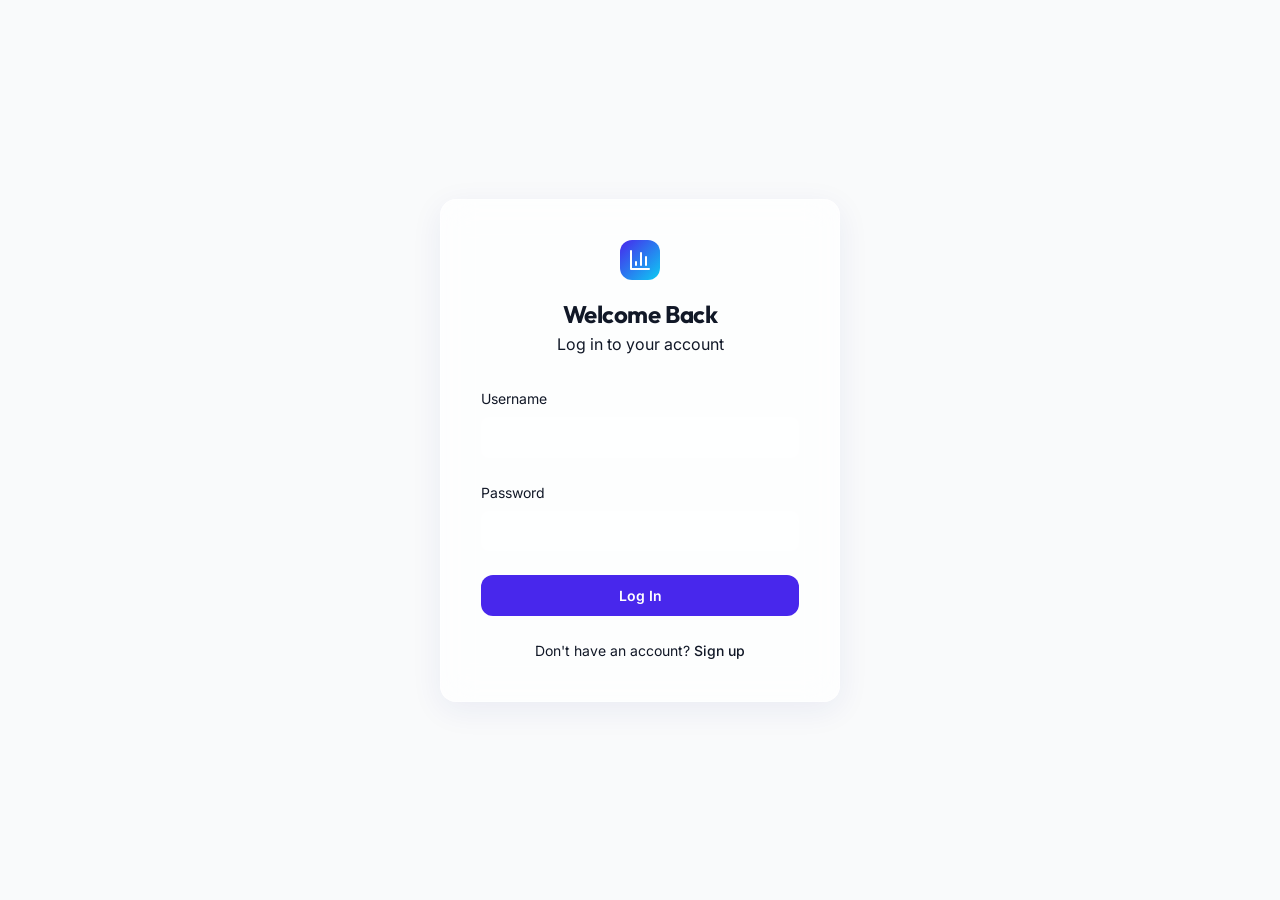
==== frontend/login.html @ 908b4280 "Add files via upload" ====
<!DOCTYPE html>
<html lang="en">
<head>
    <meta charset="UTF-8">
    <meta name="viewport" content="width=device-width, initial-scale=1.0">
    <title>Login - InsightForecaster</title>
    
    <!-- Google Fonts -->
    <link rel="preconnect" href="https://fonts.googleapis.com">
    <link rel="preconnect" href="https://fonts.gstatic.com" crossorigin>
    <link href="https://fonts.googleapis.com/css2?family=Inter:wght@300;400;500;600;700&family=Outfit:wght@500;600;700;800&display=swap" rel="stylesheet">
    
    <link rel="stylesheet" href="style.css">
    <style>
        .login-container {
            min-height: 100vh;
            display: flex;
            align-items: center;
            justify-content: center;
            padding: 2rem;
        }
        .login-card {
            width: 100%;
            max-width: 400px;
            padding: 2.5rem;
        }
        .login-header {
            text-align: center;
            margin-bottom: 2rem;
        }
        .form-group {
            margin-bottom: 1.5rem;
        }
        .form-group label {
            display: block;
            margin-bottom: 0.5rem;
            font-size: 0.875rem;
            color: var(--text-secondary);
        }
        .form-group input {
            width: 100%;
            padding: 0.75rem;
            border-radius: 0.5rem;
            border: 1px solid var(--border-color);
            background: rgba(255, 255, 255, 0.5);
            font-family: inherit;
        }
        .auth-toggle {
            text-align: center;
            margin-top: 1.5rem;
            font-size: 0.875rem;
        }
        .auth-toggle a {
            color: var(--primary-color);
            text-decoration: none;
            font-weight: 500;
        }
        .auth-toggle a:hover {
            text-decoration: underline;
        }
        .error-message {
            color: var(--danger-color);
            font-size: 0.875rem;
            text-align: center;
            margin-bottom: 1rem;
            display: none;
        }
    </style>
</head>
<body>
    <div class="login-container">
        <div class="glass-card login-card">
            <div class="login-header">
                <div class="logo" style="justify-content: center; margin-bottom: 1rem;">
                    <div class="logo-icon">
                        <svg xmlns="http://www.w3.org/2000/svg" width="24" height="24" viewBox="0 0 24 24" fill="none" stroke="currentColor" stroke-width="2" stroke-linecap="round" stroke-linejoin="round"><path d="M3 3v18h18"/><path d="M18 17V9"/><path d="M13 17V5"/><path d="M8 17v-3"/></svg>
                    </div>
                </div>
                <h2 id="formTitle">Welcome Back</h2>
                <p class="subtitle" id="formSubtitle">Log in to your account</p>
            </div>

            <div id="errorMessage" class="error-message"></div>

            <form id="authForm">
                <div class="form-group">
                    <label for="username">Username</label>
                    <input type="text" id="username" required autocomplete="username">
                </div>
                <div class="form-group">
                    <label for="password">Password</label>
                    <input type="password" id="password" required autocomplete="current-password">
                </div>
                <button type="submit" id="submitBtn" class="btn-primary" style="width: 100%;">Log In</button>
            </form>

            <div class="auth-toggle">
                <span id="toggleText">Don't have an account? </span>
                <a href="#" id="toggleBtn">Sign up</a>
            </div>
        </div>
    </div>

    <script>
        document.addEventListener('DOMContentLoaded', () => {
            let isLogin = true;
            
            const formTitle = document.getElementById('formTitle');
            const formSubtitle = document.getElementById('formSubtitle');
            const submitBtn = document.getElementById('submitBtn');
            const toggleText = document.getElementById('toggleText');
            const toggleBtn = document.getElementById('toggleBtn');
            const authForm = document.getElementById('authForm');
            const errorMessage = document.getElementById('errorMessage');

            toggleBtn.addEventListener('click', (e) => {
                e.preventDefault();
                isLogin = !isLogin;
                
                if (isLogin) {
                    formTitle.textContent = "Welcome Back";
                    formSubtitle.textContent = "Log in to your account";
                    submitBtn.textContent = "Log In";
                    toggleText.textContent = "Don't have an account? ";
                    toggleBtn.textContent = "Sign up";
                } else {
                    formTitle.textContent = "Create Account";
                    formSubtitle.textContent = "Register for InsightForecaster";
                    submitBtn.textContent = "Sign Up";
                    toggleText.textContent = "Already have an account? ";
                    toggleBtn.textContent = "Log in";
                }
                errorMessage.style.display = 'none';
            });

            authForm.addEventListener('submit', async (e) => {
                e.preventDefault();
                
                const username = document.getElementById('username').value;
                const password = document.getElementById('password').value;
                
                submitBtn.disabled = true;
                errorMessage.style.display = 'none';

                const endpoint = isLogin ? "/api/login" : "/api/register";

                try {
                    const response = await fetch(endpoint, {
                        method: "POST",
                        headers: { "Content-Type": "application/json" },
                        body: JSON.stringify({ username, password })
                    });

                    const data = await response.json();

                    if (!response.ok) {
                        throw new Error(data.detail || "Authentication failed");
                    }

                    if (isLogin) {
                        // Redirect to dashboard
                        window.location.href = "/";
                    } else {
                        // Registration success, auto login or ask to login
                        alert("Registration successful! You can now log in.");
                        toggleBtn.click(); // Switch to login view
                    }
                } catch (error) {
                    errorMessage.textContent = error.message;
                    errorMessage.style.display = 'block';
                } finally {
                    submitBtn.disabled = false;
                }
            });
        });
    </script>
</body>
</html>
---- frontend/style.css ----
:root {
    --primary: 250 84% 54%;
    --primary-light: 250 84% 94%;
    --secondary: 190 90% 50%;
    --background: 210 20% 98%;
    --card: 0 0% 100%;
    --text-primary: 220 39% 11%;
    --text-muted: 215 16% 47%;
    --border: 214 32% 91%;
    
    --success: 142 71% 45%;
    --success-light: 142 71% 94%;
    --danger: 348 83% 47%;
    --danger-light: 348 83% 94%;
    
    --radius-lg: 1rem;
    --radius-md: 0.75rem;
    --radius-sm: 0.5rem;
    
    --shadow-sm: 0 1px 2px 0 rgb(0 0 0 / 0.05);
    --shadow-md: 0 4px 6px -1px rgb(0 0 0 / 0.1), 0 2px 4px -2px rgb(0 0 0 / 0.1);
    --shadow-lg: 0 10px 15px -3px rgb(0 0 0 / 0.1), 0 4px 6px -4px rgb(0 0 0 / 0.1);
    --shadow-glass: 0 8px 32px 0 rgba(31, 38, 135, 0.07);
}

* {
    margin: 0;
    padding: 0;
    box-sizing: border-box;
}

body {
    font-family: 'Inter', sans-serif;
    background-color: hsl(var(--background));
    color: hsl(var(--text-primary));
    line-height: 1.5;
    min-height: 100vh;
    display: flex;
    flex-direction: column;
}

h1, h2, h3, h4, h5, h6 {
    font-family: 'Outfit', sans-serif;
    letter-spacing: -0.02em;
}

.container {
    width: 100%;
    max-width: 1200px;
    margin: 0 auto;
    padding: 0 1.5rem;
}

/* Header */
.glass-header {
    background: rgba(255, 255, 255, 0.8);
    backdrop-filter: blur(12px);
    -webkit-backdrop-filter: blur(12px);
    border-bottom: 1px solid hsl(var(--border));
    position: sticky;
    top: 0;
    z-index: 50;
}

.header-content {
    display: flex;
    align-items: center;
    justify-content: space-between;
    height: 4rem;
}

.logo {
    display: flex;
    align-items: center;
    gap: 0.75rem;
}

.logo-icon {
    width: 2.5rem;
    height: 2.5rem;
    background: linear-gradient(135deg, hsl(var(--primary)), hsl(var(--secondary)));
    border-radius: var(--radius-md);
    display: flex;
    align-items: center;
    justify-content: center;
    color: white;
    box-shadow: 0 4px 14px 0 hsla(var(--primary), 0.39);
}

.logo-text h1 {
    font-size: 1.25rem;
    font-weight: 700;
    color: hsl(var(--primary));
    line-height: 1.2;
}

.logo-text .subtitle {
    font-size: 0.65rem;
    text-transform: uppercase;
    letter-spacing: 0.1em;
    color: hsl(var(--text-muted));
    font-weight: 600;
}

.desktop-nav {
    display: none;
    gap: 1.5rem;
}

@media (min-width: 768px) {
    .desktop-nav {
        display: flex;
    }
}

.desktop-nav a {
    text-decoration: none;
    color: hsl(var(--text-muted));
    font-size: 0.875rem;
    font-weight: 500;
    transition: color 0.2s;
}

.desktop-nav a:hover, .desktop-nav a.active {
    color: hsl(var(--primary));
}

.secure-badge {
    display: flex;
    align-items: center;
    gap: 0.375rem;
    padding: 0.25rem 0.75rem;
    background-color: hsl(var(--primary-light));
    border-radius: 9999px;
    font-size: 0.75rem;
    font-weight: 600;
    color: hsl(var(--primary));
}

/* Hero Section */
.hero-section {
    background: linear-gradient(to bottom, #ffffff, hsl(var(--background)));
    padding: 4rem 0;
}

.hero-text {
    max-width: 48rem;
    margin-bottom: 3rem;
}

.hero-text h2 {
    font-size: 2.5rem;
    line-height: 1.2;
    margin-bottom: 1rem;
    color: #0f172a;
}

@media (min-width: 768px) {
    .hero-text h2 { font-size: 3rem; }
}

.highlight {
    color: hsl(var(--primary));
}

.hero-text p {
    font-size: 1.125rem;
    color: hsl(var(--text-muted));
}

/* Dashboard Grid */
.dashboard-grid {
    display: grid;
    grid-template-columns: 1fr;
    gap: 2rem;
    align-items: start;
}

@media (min-width: 1024px) {
    .dashboard-grid {
        grid-template-columns: 5fr 7fr;
    }
}

/* Glass Card */
.glass-card {
    background: rgba(255, 255, 255, 0.7);
    backdrop-filter: blur(16px);
    -webkit-backdrop-filter: blur(16px);
    border: 1px solid rgba(255, 255, 255, 0.5);
    border-radius: var(--radius-lg);
    box-shadow: var(--shadow-glass);
    overflow: hidden;
}

.card-header {
    padding: 1.5rem;
    border-bottom: 1px solid hsl(var(--border));
}

.card-header h3 {
    font-size: 1.25rem;
    margin-top: 0.5rem;
}

.card-header p {
    font-size: 0.875rem;
    color: hsl(var(--text-muted));
    margin-top: 0.25rem;
}

.form-card form {
    padding: 1.5rem;
}

/* Table styling */
.table-container {
    overflow-x: auto;
    margin-bottom: 1.5rem;
}

table {
    width: 100%;
    border-collapse: collapse;
    font-size: 0.875rem;
}

th {
    text-align: left;
    padding: 0.75rem 0.5rem;
    color: hsl(var(--text-muted));
    font-weight: 500;
    border-bottom: 1px solid hsl(var(--border));
}

td {
    padding: 0.75rem 0.5rem;
    border-bottom: 1px solid hsl(var(--border) / 0.5);
}

tr:last-child td { border-bottom: none; }
tr:hover { background-color: rgba(255, 255, 255, 0.5); }

input[type="text"], input[type="number"] {
    width: 100%;
    padding: 0.5rem;
    border: 1px solid transparent;
    background-color: transparent;
    border-radius: var(--radius-sm);
    font-family: inherit;
    font-size: 0.875rem;
    transition: all 0.2s;
}

input:focus {
    outline: none;
    background-color: white;
    border-color: hsl(var(--primary) / 0.3);
    box-shadow: 0 0 0 2px hsl(var(--primary) / 0.1);
}

.btn-icon {
    background: none;
    border: none;
    color: hsl(var(--danger));
    cursor: pointer;
    padding: 0.5rem;
    border-radius: var(--radius-sm);
    opacity: 0.5;
    transition: opacity 0.2s, background-color 0.2s;
}

.btn-icon:hover:not(:disabled) {
    opacity: 1;
    background-color: hsl(var(--danger-light));
}

.btn-icon:disabled {
    opacity: 0.2;
    cursor: not-allowed;
}

/* Buttons */
.form-actions {
    display: flex;
    justify-content: space-between;
    align-items: center;
    margin-bottom: 1.5rem;
    flex-wrap: wrap;
    gap: 1rem;
}

button {
    font-family: inherit;
    display: inline-flex;
    align-items: center;
    justify-content: center;
    gap: 0.5rem;
    font-weight: 600;
    border-radius: var(--radius-md);
    cursor: pointer;
    transition: all 0.2s;
    font-size: 0.875rem;
}

.btn-outline {
    padding: 0.5rem 1rem;
    background: transparent;
    border: 1px solid hsl(var(--border));
    color: hsl(var(--text-primary));
}

.btn-outline:hover {
    background-color: hsl(var(--primary-light));
    border-color: hsl(var(--primary) / 0.2);
    color: hsl(var(--primary));
}

.btn-primary {
    padding: 0.75rem 2rem;
    background-color: hsl(var(--primary));
    color: white;
    border: none;
    box-shadow: 0 4px 14px 0 hsla(var(--primary), 0.39);
}

.btn-primary:hover {
    transform: translateY(-1px);
    box-shadow: 0 6px 20px 0 hsla(var(--primary), 0.39);
}

.btn-primary:active {
    transform: translateY(0);
}

.btn-primary:disabled {
    opacity: 0.7;
    cursor: wait;
    transform: none;
}

.info-box {
    display: flex;
    gap: 0.75rem;
    padding: 1rem;
    background-color: hsl(var(--primary-light) / 0.5);
    border-radius: var(--radius-md);
    border: 1px dashed hsl(var(--primary) / 0.3);
    font-size: 0.75rem;
    color: hsl(var(--text-muted));
}

.info-box svg { flex-shrink: 0; margin-top: 0.125rem; }

/* Results */
.results-column {
    display: flex;
    flex-direction: column;
    gap: 1.5rem;
}

.empty-state {
    background: rgba(255, 255, 255, 0.5);
    border: 2px dashed hsl(var(--primary) / 0.2);
    border-radius: var(--radius-lg);
    padding: 4rem 2rem;
    text-align: center;
    display: flex;
    flex-direction: column;
    align-items: center;
    justify-content: center;
    min-height: 400px;
}

.empty-state .icon-wrapper {
    width: 4rem;
    height: 4rem;
    background-color: white;
    border-radius: 50%;
    display: flex;
    align-items: center;
    justify-content: center;
    color: hsl(var(--text-muted));
    margin-bottom: 1rem;
    box-shadow: var(--shadow-sm);
}

.empty-state h3 {
    font-size: 1.25rem;
    margin-bottom: 0.5rem;
}

.empty-state p {
    color: hsl(var(--text-muted));
    max-width: 24rem;
    font-size: 0.875rem;
}

.hidden { display: none !important; }

@keyframes slideUpFadeIn {
    from { opacity: 0; transform: translateY(20px); }
    to { opacity: 1; transform: translateY(0); }
}

.results-dashboard {
    animation: slideUpFadeIn 0.5s ease-out forwards;
}

.chart-card {
    margin-top: 1rem;
    padding: 1.5rem;
}

.chart-container {
    position: relative;
    height: 300px;
    width: 100%;
}
.metrics-grid {
    display: grid;
    grid-template-columns: repeat(auto-fit, minmax(200px, 1fr));
    gap: 1rem;
}

.metric-card {
    background: white;
    border: 1px solid hsl(var(--border));
    border-radius: var(--radius-lg);
    padding: 1.5rem;
    box-shadow: var(--shadow-sm);
    transition: box-shadow 0.2s;
}

.metric-card:hover {
    box-shadow: var(--shadow-md);
}

.metric-header {
    display: flex;
    justify-content: space-between;
    align-items: flex-start;
}

.metric-title {
    font-size: 0.75rem;
    font-weight: 600;
    text-transform: uppercase;
    color: hsl(var(--text-muted));
    letter-spacing: 0.05em;
    display: block;
    margin-bottom: 0.5rem;
}

.metric-value {
    font-size: 1.5rem;
    margin-bottom: 0.25rem;
}

.metric-subtitle {
    font-size: 0.75rem;
    color: hsl(var(--text-muted));
}

.metric-icon {
    padding: 0.5rem;
    border-radius: var(--radius-sm);
}

.metric-icon.blue { background: hsl(var(--primary-light)); color: hsl(var(--primary)); }
.metric-icon.aqua { background: rgba(0, 200, 255, 0.1); color: hsl(var(--secondary)); }
.metric-icon.muted { background: hsl(210 20% 90%); color: hsl(var(--text-muted)); }
.metric-icon.green { background: hsl(var(--success-light)); color: hsl(var(--success)); }
.metric-icon.red { background: hsl(var(--danger-light)); color: hsl(var(--danger)); }

.ai-card {
    margin-top: 1rem;
    border: none;
}

.ai-card.success-bg { background: hsl(var(--success-light) / 0.5); }
.ai-card.danger-bg { background: hsl(var(--danger-light) / 0.5); }

.ai-header {
    display: flex;
    justify-content: space-between;
    align-items: center;
    padding: 1.5rem;
    border-bottom: 1px solid rgba(255,255,255,0.5);
}

.ai-title {
    display: flex;
    align-items: center;
    gap: 0.5rem;
}

.ai-title h3 { font-size: 1.25rem; }

.badge {
    padding: 0.25rem 0.75rem;
    border-radius: 9999px;
    font-size: 0.75rem;
    font-weight: 600;
    text-transform: uppercase;
}

.badge.default { background: hsl(var(--primary-light)); color: hsl(var(--primary)); }
.badge.danger { background: hsl(var(--danger-light)); color: hsl(var(--danger)); }

.ai-content {
    padding: 1.5rem;
}

.ai-text {
    font-size: 0.95rem;
    line-height: 1.7;
    white-space: pre-wrap;
    color: hsl(var(--text-primary) / 0.8);
}

.skeleton-loader {
    display: flex;
    flex-direction: column;
    gap: 0.75rem;
}

.skeleton-line {
    height: 1rem;
    background: linear-gradient(90deg, #f0f0f0 25%, #e0e0e0 50%, #f0f0f0 75%);
    background-size: 200% 100%;
    animation: shimmer 1.5s infinite;
    border-radius: 4px;
}

@keyframes shimmer {
    0% { background-position: 200% 0; }
    100% { background-position: -200% 0; }
}

/* Features */
.features-section {
    display: grid;
    grid-template-columns: repeat(auto-fit, minmax(300px, 1fr));
    gap: 2rem;
    padding: 4rem 1.5rem;
}

.feature-card {
    background: white;
    padding: 1.5rem;
    border-radius: var(--radius-lg);
    border: 1px solid hsl(var(--border));
    box-shadow: var(--shadow-sm);
    transition: transform 0.2s, box-shadow 0.2s;
}

.feature-card:hover {
    transform: translateY(-2px);
    box-shadow: var(--shadow-md);
}

.feature-icon {
    margin-bottom: 1rem;
    color: hsl(var(--primary));
}

.feature-card h4 {
    font-size: 1.125rem;
    margin-bottom: 0.5rem;
}

.feature-card p {
    color: hsl(var(--text-muted));
    font-size: 0.875rem;
}

footer {
    background-color: white;
    border-top: 1px solid hsl(var(--border));
    padding: 2rem 0;
    margin-top: auto;
}

footer p {
    font-size: 0.875rem;
    color: hsl(var(--text-muted));
}

.text-danger { color: hsl(var(--danger)) !important; }
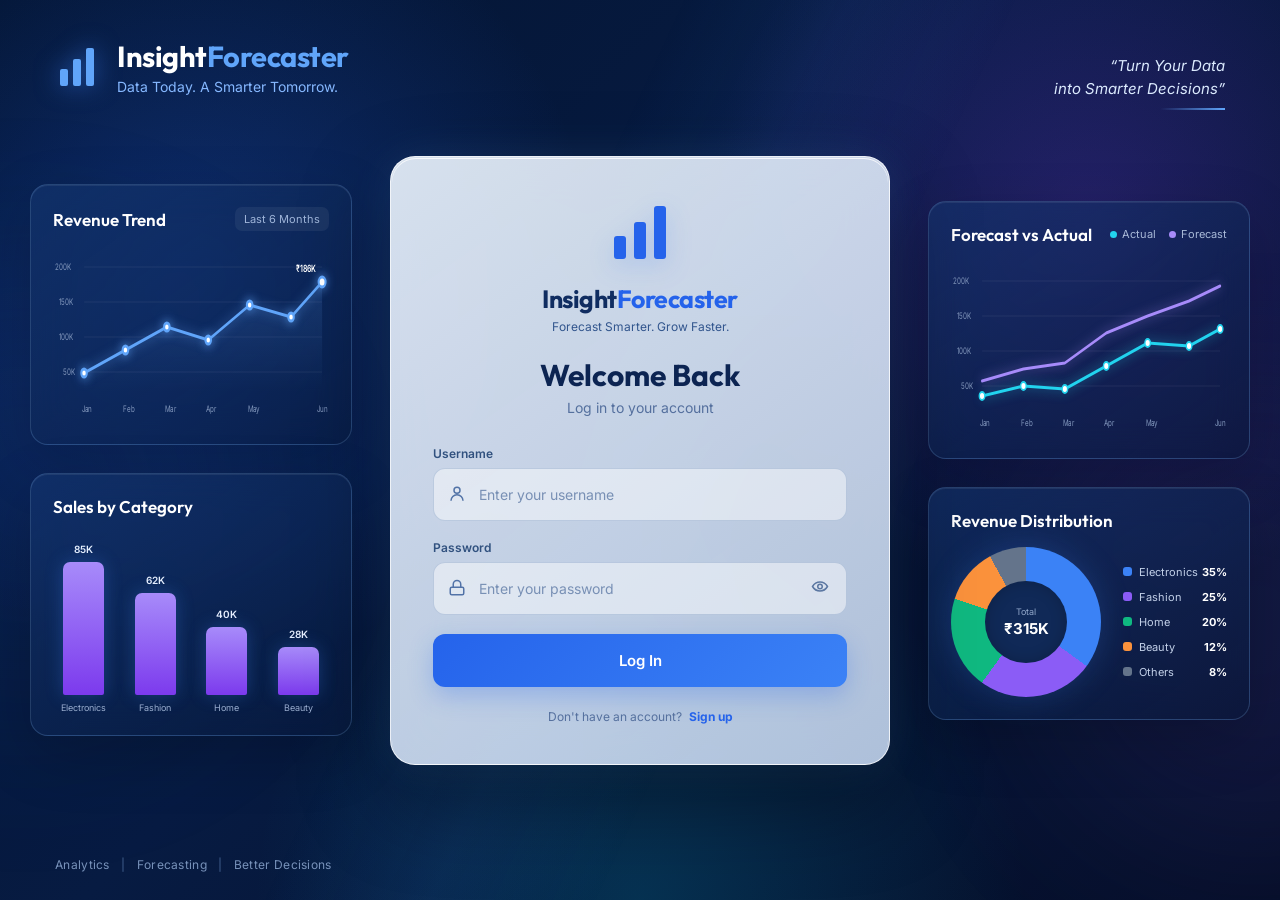
==== commit 47503eb3: "Add files via upload" ====
--- a/frontend/login.html
+++ b/frontend/login.html
@@ -3,176 +3,2620 @@
 <head>
     <meta charset="UTF-8">
     <meta name="viewport" content="width=device-width, initial-scale=1.0">
+
     <title>Login - InsightForecaster</title>
-    
+
     <!-- Google Fonts -->
     <link rel="preconnect" href="https://fonts.googleapis.com">
     <link rel="preconnect" href="https://fonts.gstatic.com" crossorigin>
-    <link href="https://fonts.googleapis.com/css2?family=Inter:wght@300;400;500;600;700&family=Outfit:wght@500;600;700;800&display=swap" rel="stylesheet">
-    
-    <link rel="stylesheet" href="style.css">
+
+    <link href="https://fonts.googleapis.com/css2?family=Inter:wght@300;400;500;600;700&family=Outfit:wght@500;600;700;800&display=swap"
+          rel="stylesheet">
+
     <style>
-        .login-container {
+
+        /* =========================================================
+           GLOBAL
+        ========================================================= */
+
+        * {
+            margin: 0;
+            padding: 0;
+            box-sizing: border-box;
+        }
+
+        :root {
+            --primary: #3b82f6;
+            --primary-light: #60a5fa;
+            --purple: #8b5cf6;
+            --cyan: #22d3ee;
+
+            --text: #ffffff;
+            --text-muted: #b8c7e6;
+
+            --glass: rgba(15, 35, 75, 0.48);
+            --glass-border: rgba(255, 255, 255, 0.16);
+
+            --danger: #ff6b6b;
+        }
+
+        body {
             min-height: 100vh;
+            font-family: "Inter", sans-serif;
+            color: var(--text);
+            overflow-x: hidden;
+
+            background:
+                radial-gradient(
+                    circle at 15% 30%,
+                    rgba(37, 99, 235, 0.30),
+                    transparent 32%
+                ),
+                radial-gradient(
+                    circle at 85% 25%,
+                    rgba(124, 58, 237, 0.25),
+                    transparent 30%
+                ),
+                radial-gradient(
+                    circle at 50% 100%,
+                    rgba(6, 182, 212, 0.18),
+                    transparent 35%
+                ),
+                linear-gradient(
+                    135deg,
+                    #031431 0%,
+                    #071b42 45%,
+                    #050e27 100%
+                );
+
+            position: relative;
+        }
+
+        body::before {
+            content: "";
+            position: fixed;
+            inset: 0;
+            pointer-events: none;
+
+            background:
+                linear-gradient(
+                    115deg,
+                    transparent 40%,
+                    rgba(59, 130, 246, 0.08) 50%,
+                    transparent 60%
+                );
+
+            animation: backgroundMove 12s ease-in-out infinite alternate;
+        }
+
+        @keyframes backgroundMove {
+            from {
+                transform: translateX(-10%);
+            }
+
+            to {
+                transform: translateX(10%);
+            }
+        }
+
+
+        /* =========================================================
+           HEADER / BRAND
+        ========================================================= */
+
+        .brand {
+            position: fixed;
+            top: 38px;
+            left: 55px;
+            z-index: 20;
+
+            display: flex;
+            align-items: center;
+            gap: 14px;
+        }
+
+        .brand-icon {
+            width: 48px;
+            height: 48px;
+
             display: flex;
             align-items: center;
             justify-content: center;
-            padding: 2rem;
-        }
+
+            color: #60a5fa;
+
+            filter:
+                drop-shadow(0 0 12px rgba(59, 130, 246, 0.6));
+        }
+
+        .brand-name {
+            font-family: "Outfit", sans-serif;
+            font-size: 29px;
+            font-weight: 700;
+            letter-spacing: -0.5px;
+        }
+
+        .brand-name span {
+            color: #60a5fa;
+        }
+
+        .brand-tagline {
+            margin-top: 3px;
+            font-size: 14px;
+            color: #86b8ff;
+        }
+
+
+        /* =========================================================
+           TOP RIGHT QUOTE
+        ========================================================= */
+
+        .quote {
+            position: fixed;
+            top: 55px;
+            right: 55px;
+            z-index: 20;
+
+            text-align: right;
+            font-size: 15px;
+            line-height: 1.5;
+
+            color: #dbeafe;
+            font-style: italic;
+        }
+
+        .quote-line {
+            width: 65px;
+            height: 2px;
+
+            margin-top: 8px;
+            margin-left: auto;
+
+            background: linear-gradient(
+                90deg,
+                transparent,
+                #60a5fa
+            );
+        }
+
+
+        /* =========================================================
+           MAIN LAYOUT
+        ========================================================= */
+
+        .login-container {
+            min-height: 100vh;
+
+            display: flex;
+            align-items: center;
+            justify-content: center;
+
+            padding: 100px 30px 80px;
+
+            position: relative;
+            z-index: 5;
+        }
+
+        .dashboard-layout {
+            width: 100%;
+            max-width: 1420px;
+
+            display: grid;
+
+            grid-template-columns:
+                minmax(280px, 1fr)
+                500px
+                minmax(280px, 1fr);
+
+            gap: 38px;
+
+            align-items: center;
+        }
+
+
+        /* =========================================================
+           CHART COLUMNS
+        ========================================================= */
+
+        .chart-column {
+            display: flex;
+            flex-direction: column;
+            gap: 28px;
+        }
+
+        .left-column {
+            align-items: flex-end;
+        }
+
+        .right-column {
+            align-items: flex-start;
+        }
+
+
+        /* =========================================================
+           CHART CARD
+        ========================================================= */
+
+        .chart-card {
+            width: 100%;
+            max-width: 440px;
+
+            padding: 22px;
+
+            border-radius: 18px;
+
+            background:
+                linear-gradient(
+                    145deg,
+                    rgba(20, 54, 112, 0.62),
+                    rgba(8, 24, 57, 0.48)
+                );
+
+            border: 1px solid rgba(147, 197, 253, 0.20);
+
+            backdrop-filter: blur(18px);
+            -webkit-backdrop-filter: blur(18px);
+
+            box-shadow:
+                0 20px 60px rgba(0, 0, 0, 0.20),
+                inset 0 1px 0 rgba(255,255,255,0.07);
+
+            transition:
+                transform 0.35s ease,
+                border-color 0.35s ease;
+
+            animation: floatCard 5s ease-in-out infinite;
+        }
+
+        .chart-card:nth-child(2) {
+            animation-delay: -2s;
+        }
+
+        .right-column .chart-card:nth-child(1) {
+            animation-delay: -1s;
+        }
+
+        .right-column .chart-card:nth-child(2) {
+            animation-delay: -3s;
+        }
+
+        .chart-card:hover {
+            transform: translateY(-7px) scale(1.01);
+
+            border-color:
+                rgba(96, 165, 250, 0.45);
+        }
+
+        @keyframes floatCard {
+            0%, 100% {
+                transform: translateY(0);
+            }
+
+            50% {
+                transform: translateY(-7px);
+            }
+        }
+
+
+        /* =========================================================
+           CHART HEADER
+        ========================================================= */
+
+        .chart-header {
+            display: flex;
+            justify-content: space-between;
+            align-items: center;
+
+            margin-bottom: 16px;
+        }
+
+        .chart-title {
+            font-family: "Outfit", sans-serif;
+            font-size: 17px;
+            font-weight: 600;
+        }
+
+        .chart-period {
+            font-size: 11px;
+            color: #9fb5d9;
+
+            padding: 5px 9px;
+
+            border-radius: 7px;
+
+            background: rgba(255,255,255,0.06);
+        }
+
+        .chart-legend {
+            display: flex;
+            gap: 13px;
+
+            font-size: 11px;
+            color: #a9bad8;
+        }
+
+        .legend-item {
+            display: flex;
+            align-items: center;
+            gap: 5px;
+        }
+
+        .legend-dot {
+            width: 7px;
+            height: 7px;
+            border-radius: 50%;
+        }
+
+        .actual-dot {
+            background: #22d3ee;
+        }
+
+        .forecast-dot {
+            background: #a78bfa;
+        }
+
+
+        /* =========================================================
+           LINE CHART
+        ========================================================= */
+
+        .line-chart {
+            width: 100%;
+            height: 175px;
+        }
+
+        .line-chart svg {
+            width: 100%;
+            height: 100%;
+            overflow: visible;
+        }
+
+        .grid-line {
+            stroke: rgba(255,255,255,0.08);
+            stroke-width: 1;
+        }
+
+        .axis-label {
+            fill: #8297bc;
+            font-size: 9px;
+        }
+
+        .revenue-line {
+            fill: none;
+
+            stroke: #60a5fa;
+            stroke-width: 3;
+
+            stroke-linecap: round;
+            stroke-linejoin: round;
+
+            filter:
+                drop-shadow(
+                    0 0 6px rgba(96,165,250,0.55)
+                );
+
+            stroke-dasharray: 700;
+            stroke-dashoffset: 700;
+
+            animation:
+                drawLine 2.5s ease forwards;
+        }
+
+        @keyframes drawLine {
+            to {
+                stroke-dashoffset: 0;
+            }
+        }
+
+        .line-area {
+            fill: url(#areaGradient);
+            opacity: 0.35;
+        }
+
+        .data-point {
+            fill: #fff;
+            stroke: #60a5fa;
+            stroke-width: 3;
+
+            filter:
+                drop-shadow(
+                    0 0 6px rgba(96,165,250,0.8)
+                );
+        }
+
+        .revenue-value {
+            fill: #fff;
+            font-size: 10px;
+            font-weight: 600;
+        }
+
+
+        /* =========================================================
+           BAR CHART
+        ========================================================= */
+
+        .bar-chart {
+            height: 180px;
+
+            display: flex;
+            align-items: flex-end;
+
+            gap: 20px;
+
+            padding: 10px 5px 0;
+        }
+
+        .bar-item {
+            flex: 1;
+            height: 100%;
+
+            display: flex;
+            flex-direction: column;
+
+            justify-content: flex-end;
+            align-items: center;
+
+            gap: 7px;
+        }
+
+        .bar-value {
+            font-size: 10px;
+            font-weight: 600;
+            color: #eaf2ff;
+        }
+
+        .bar {
+            width: 42px;
+            max-width: 80%;
+
+            border-radius:
+                7px 7px 2px 2px;
+
+            background:
+                linear-gradient(
+                    to top,
+                    #2563eb,
+                    #60a5fa
+                );
+
+            box-shadow:
+                0 0 18px rgba(59,130,246,0.30);
+
+            transform-origin: bottom;
+
+            animation:
+                growBar 1.2s ease forwards;
+        }
+
+        .bar:nth-child(2) {
+            background:
+                linear-gradient(
+                    to top,
+                    #7c3aed,
+                    #a78bfa
+                );
+        }
+
+        .bar:nth-child(3) {
+            background:
+                linear-gradient(
+                    to top,
+                    #059669,
+                    #34d399
+                );
+        }
+
+        .bar:nth-child(4) {
+            background:
+                linear-gradient(
+                    to top,
+                    #ea580c,
+                    #fb923c
+                );
+        }
+
+        @keyframes growBar {
+            from {
+                transform: scaleY(0);
+            }
+
+            to {
+                transform: scaleY(1);
+            }
+        }
+
+        .bar-label {
+            color: #9db0d0;
+            font-size: 9px;
+            text-align: center;
+        }
+
+
+        /* =========================================================
+           DONUT CHART
+        ========================================================= */
+
+        .distribution {
+            display: flex;
+            align-items: center;
+            gap: 22px;
+        }
+
+        .donut {
+            width: 150px;
+            height: 150px;
+
+            flex-shrink: 0;
+
+            border-radius: 50%;
+
+            background:
+                conic-gradient(
+                    #3b82f6 0 35%,
+                    #8b5cf6 35% 60%,
+                    #10b981 60% 80%,
+                    #fb923c 80% 92%,
+                    #64748b 92% 100%
+                );
+
+            position: relative;
+
+            filter:
+                drop-shadow(
+                    0 0 15px rgba(59,130,246,0.22)
+                );
+
+            animation:
+                rotateDonut 1.5s ease;
+        }
+
+        @keyframes rotateDonut {
+            from {
+                transform: rotate(-90deg) scale(0.8);
+            }
+
+            to {
+                transform: rotate(0) scale(1);
+            }
+        }
+
+        .donut::after {
+            content: "";
+
+            position: absolute;
+
+            width: 82px;
+            height: 82px;
+
+            top: 50%;
+            left: 50%;
+
+            transform: translate(-50%, -50%);
+
+            border-radius: 50%;
+
+            background: #102957;
+
+            box-shadow:
+                inset 0 0 15px rgba(0,0,0,0.20);
+        }
+
+        .donut-center {
+            position: absolute;
+
+            z-index: 2;
+
+            inset: 0;
+
+            display: flex;
+            align-items: center;
+            justify-content: center;
+
+            flex-direction: column;
+        }
+
+        .donut-center small {
+            color: #91a7ca;
+            font-size: 9px;
+        }
+
+        .donut-center strong {
+            font-size: 15px;
+            margin-top: 2px;
+        }
+
+        .distribution-list {
+            flex: 1;
+
+            display: flex;
+            flex-direction: column;
+            gap: 11px;
+        }
+
+        .distribution-item {
+            display: flex;
+            justify-content: space-between;
+            align-items: center;
+
+            font-size: 11px;
+        }
+
+        .distribution-name {
+            display: flex;
+            align-items: center;
+            gap: 7px;
+
+            color: #c2d0e8;
+        }
+
+        .distribution-dot {
+            width: 9px;
+            height: 9px;
+            border-radius: 3px;
+        }
+
+        .d-blue {
+            background: #3b82f6;
+        }
+
+        .d-purple {
+            background: #8b5cf6;
+        }
+
+        .d-green {
+            background: #10b981;
+        }
+
+        .d-orange {
+            background: #fb923c;
+        }
+
+        .d-gray {
+            background: #64748b;
+        }
+
+
+        /* =========================================================
+           LOGIN CARD
+        ========================================================= */
+
         .login-card {
             width: 100%;
-            max-width: 400px;
-            padding: 2.5rem;
-        }
+
+            padding: 40px 42px;
+
+            border-radius: 25px;
+
+            background:
+                linear-gradient(
+                    145deg,
+                    rgba(238, 246, 255, 0.90),
+                    rgba(207, 224, 249, 0.84)
+                );
+
+            border:
+                1px solid rgba(255,255,255,0.75);
+
+            box-shadow:
+                0 35px 90px rgba(0,0,0,0.35),
+                0 0 45px rgba(96,165,250,0.15);
+
+            backdrop-filter: blur(25px);
+            -webkit-backdrop-filter: blur(25px);
+
+            color: #0c2452;
+
+            position: relative;
+            z-index: 10;
+        }
+
+        .login-card::before {
+            content: "";
+
+            position: absolute;
+
+            inset: 1px;
+
+            border-radius: 24px;
+
+            pointer-events: none;
+
+            box-shadow:
+                inset 0 1px 0 rgba(255,255,255,0.8);
+        }
+
+
+        /* =========================================================
+           LOGIN LOGO
+        ========================================================= */
+
+        .login-logo {
+            display: flex;
+            justify-content: center;
+
+            margin-bottom: 14px;
+        }
+
+        .login-logo-icon {
+            width: 72px;
+            height: 72px;
+
+            display: flex;
+            align-items: center;
+            justify-content: center;
+
+            color: #2563eb;
+
+            filter:
+                drop-shadow(
+                    0 8px 12px rgba(37,99,235,0.20)
+                );
+        }
+
+
+        /* =========================================================
+           LOGIN HEADER
+        ========================================================= */
+
         .login-header {
             text-align: center;
-            margin-bottom: 2rem;
-        }
+            margin-bottom: 30px;
+        }
+
+        .login-header h1 {
+            font-family: "Outfit", sans-serif;
+
+            font-size: 25px;
+
+            font-weight: 700;
+
+            letter-spacing: -0.5px;
+
+            color: #102d61;
+
+            margin-bottom: 4px;
+        }
+
+        .login-header .mini-tagline {
+            color: #31558d;
+            font-size: 12px;
+            margin-bottom: 22px;
+        }
+
+        .login-header h2 {
+            font-family: "Outfit", sans-serif;
+
+            font-size: 30px;
+
+            color: #0c2452;
+
+            margin-bottom: 5px;
+        }
+
+        .subtitle {
+            color: #55709e;
+            font-size: 14px;
+        }
+
+
+        /* =========================================================
+           FORM
+        ========================================================= */
+
         .form-group {
-            margin-bottom: 1.5rem;
-        }
+            margin-bottom: 19px;
+        }
+
         .form-group label {
             display: block;
-            margin-bottom: 0.5rem;
-            font-size: 0.875rem;
-            color: var(--text-secondary);
-        }
+
+            margin-bottom: 7px;
+
+            font-size: 12px;
+
+            font-weight: 600;
+
+            color: #31517f;
+        }
+
+        .input-wrapper {
+            position: relative;
+        }
+
+        .input-icon {
+            position: absolute;
+
+            left: 15px;
+            top: 50%;
+
+            transform: translateY(-50%);
+
+            color: #5273a7;
+
+            width: 18px;
+            height: 18px;
+        }
+
         .form-group input {
             width: 100%;
-            padding: 0.75rem;
-            border-radius: 0.5rem;
-            border: 1px solid var(--border-color);
-            background: rgba(255, 255, 255, 0.5);
+
+            height: 53px;
+
+            padding:
+                0 15px 0 45px;
+
+            border-radius: 12px;
+
+            border:
+                1px solid rgba(74, 111, 166, 0.25);
+
+            background:
+                rgba(255,255,255,0.48);
+
+            color: #142e58;
+
             font-family: inherit;
-        }
+
+            font-size: 14px;
+
+            outline: none;
+
+            transition:
+                border-color 0.25s,
+                box-shadow 0.25s,
+                background 0.25s;
+        }
+
+        .form-group input::placeholder {
+            color: #7890b5;
+        }
+
+        .form-group input:focus {
+            border-color: #3b82f6;
+
+            background:
+                rgba(255,255,255,0.75);
+
+            box-shadow:
+                0 0 0 4px rgba(59,130,246,0.10);
+        }
+
+
+        /* =========================================================
+           PASSWORD TOGGLE
+        ========================================================= */
+
+        .password-toggle {
+            position: absolute;
+
+            right: 14px;
+            top: 50%;
+
+            transform: translateY(-50%);
+
+            border: none;
+
+            background: none;
+
+            color: #5b77a2;
+
+            cursor: pointer;
+
+            padding: 4px;
+        }
+
+
+        /* =========================================================
+           ERROR
+        ========================================================= */
+
+        .error-message {
+            color: #dc2626;
+
+            font-size: 12px;
+
+            text-align: center;
+
+            margin-bottom: 14px;
+
+            padding: 8px;
+
+            border-radius: 8px;
+
+            background:
+                rgba(254,226,226,0.75);
+
+            display: none;
+        }
+
+
+        /* =========================================================
+           LOGIN BUTTON
+        ========================================================= */
+
+        .btn-primary {
+            width: 100%;
+
+            height: 53px;
+
+            border: none;
+
+            border-radius: 12px;
+
+            background:
+                linear-gradient(
+                    135deg,
+                    #2563eb,
+                    #3b82f6
+                );
+
+            color: white;
+
+            font-family: "Inter", sans-serif;
+
+            font-size: 15px;
+
+            font-weight: 600;
+
+            cursor: pointer;
+
+            box-shadow:
+                0 9px 25px rgba(37,99,235,0.28);
+
+            transition:
+                transform 0.2s,
+                box-shadow 0.2s,
+                opacity 0.2s;
+        }
+
+        .btn-primary:hover {
+            transform: translateY(-2px);
+
+            box-shadow:
+                0 13px 30px rgba(37,99,235,0.35);
+        }
+
+        .btn-primary:active {
+            transform: translateY(0);
+        }
+
+        .btn-primary:disabled {
+            opacity: 0.65;
+            cursor: not-allowed;
+            transform: none;
+        }
+
+
+        /* =========================================================
+           SIGN UP TOGGLE
+        ========================================================= */
+
         .auth-toggle {
             text-align: center;
-            margin-top: 1.5rem;
-            font-size: 0.875rem;
-        }
+
+            margin-top: 22px;
+
+            font-size: 12px;
+
+            color: #55709e;
+        }
+
         .auth-toggle a {
-            color: var(--primary-color);
+            color: #2563eb;
+
             text-decoration: none;
-            font-weight: 500;
-        }
+
+            font-weight: 700;
+
+            margin-left: 4px;
+        }
+
         .auth-toggle a:hover {
             text-decoration: underline;
         }
-        .error-message {
-            color: var(--danger-color);
-            font-size: 0.875rem;
-            text-align: center;
-            margin-bottom: 1rem;
-            display: none;
-        }
+
+
+        /* =========================================================
+           BOTTOM TAGLINE
+        ========================================================= */
+
+        .bottom-text {
+            position: fixed;
+
+            bottom: 28px;
+            left: 55px;
+
+            font-size: 12px;
+
+            color: #7892ba;
+
+            letter-spacing: 0.3px;
+        }
+
+        .bottom-text span {
+            margin: 0 8px;
+            color: #42618f;
+        }
+
+
+        /* =========================================================
+           DECORATIVE GLOW
+        ========================================================= */
+
+        .glow {
+            position: fixed;
+
+            width: 450px;
+            height: 450px;
+
+            border-radius: 50%;
+
+            filter: blur(100px);
+
+            pointer-events: none;
+
+            opacity: 0.10;
+        }
+
+        .glow-one {
+            background: #2563eb;
+
+            left: -200px;
+            top: 30%;
+        }
+
+        .glow-two {
+            background: #8b5cf6;
+
+            right: -200px;
+            bottom: 5%;
+        }
+
+
+        /* =========================================================
+           RESPONSIVE
+        ========================================================= */
+
+        @media (max-width: 1200px) {
+
+            .dashboard-layout {
+                grid-template-columns: 330px 460px;
+                justify-content: center;
+            }
+
+            .right-column {
+                display: none;
+            }
+
+            .left-column {
+                align-items: flex-end;
+            }
+
+            .chart-card {
+                max-width: 330px;
+            }
+
+            .brand {
+                left: 30px;
+            }
+
+            .quote {
+                right: 30px;
+            }
+        }
+
+
+        @media (max-width: 900px) {
+
+            .dashboard-layout {
+                display: block;
+                max-width: 500px;
+            }
+
+            .chart-column {
+                display: none;
+            }
+
+            .login-container {
+                padding:
+                    100px 20px 70px;
+            }
+
+            .brand {
+                position: absolute;
+
+                top: 25px;
+                left: 25px;
+            }
+
+            .brand-name {
+                font-size: 22px;
+            }
+
+            .brand-icon {
+                width: 38px;
+            }
+
+            .quote {
+                display: none;
+            }
+
+            .bottom-text {
+                display: none;
+            }
+        }
+
+
+        @media (max-width: 500px) {
+
+            .login-card {
+                padding:
+                    32px 24px;
+
+                border-radius: 20px;
+            }
+
+            .login-header h2 {
+                font-size: 26px;
+            }
+
+            .login-logo-icon {
+                width: 60px;
+                height: 60px;
+            }
+        }
+
     </style>
 </head>
+
+
 <body>
-    <div class="login-container">
-        <div class="glass-card login-card">
-            <div class="login-header">
-                <div class="logo" style="justify-content: center; margin-bottom: 1rem;">
-                    <div class="logo-icon">
-                        <svg xmlns="http://www.w3.org/2000/svg" width="24" height="24" viewBox="0 0 24 24" fill="none" stroke="currentColor" stroke-width="2" stroke-linecap="round" stroke-linejoin="round"><path d="M3 3v18h18"/><path d="M18 17V9"/><path d="M13 17V5"/><path d="M8 17v-3"/></svg>
+
+    <!-- Decorative glow -->
+    <div class="glow glow-one"></div>
+    <div class="glow glow-two"></div>
+
+
+    <!-- =========================================================
+         BRAND
+    ========================================================= -->
+
+    <div class="brand">
+
+        <div class="brand-icon">
+
+            <svg
+                width="48"
+                height="48"
+                viewBox="0 0 48 48"
+                fill="none"
+                xmlns="http://www.w3.org/2000/svg">
+
+                <rect
+                    x="5"
+                    y="26"
+                    width="8"
+                    height="17"
+                    rx="2"
+                    fill="currentColor"/>
+
+                <rect
+                    x="18"
+                    y="16"
+                    width="8"
+                    height="27"
+                    rx="2"
+                    fill="currentColor"/>
+
+                <rect
+                    x="31"
+                    y="5"
+                    width="8"
+                    height="38"
+                    rx="2"
+                    fill="currentColor"/>
+
+            </svg>
+
+        </div>
+
+        <div>
+
+            <div class="brand-name">
+                Insight<span>Forecaster</span>
+            </div>
+
+            <div class="brand-tagline">
+                Data Today. A Smarter Tomorrow.
+            </div>
+
+        </div>
+
+    </div>
+
+
+    <!-- =========================================================
+         QUOTE
+    ========================================================= -->
+
+    <div class="quote">
+
+        “Turn Your Data<br>
+        into Smarter Decisions”
+
+        <div class="quote-line"></div>
+
+    </div>
+
+
+    <!-- =========================================================
+         MAIN
+    ========================================================= -->
+
+    <main class="login-container">
+
+        <div class="dashboard-layout">
+
+
+            <!-- =================================================
+                 LEFT CHARTS
+            ================================================= -->
+
+            <div class="chart-column left-column">
+
+
+                <!-- REVENUE TREND -->
+
+                <div class="chart-card">
+
+                    <div class="chart-header">
+
+                        <div class="chart-title">
+                            Revenue Trend
+                        </div>
+
+                        <div class="chart-period">
+                            Last 6 Months
+                        </div>
+
                     </div>
+
+
+                    <div class="line-chart">
+
+                        <svg
+                            viewBox="0 0 400 175"
+                            preserveAspectRatio="none">
+
+                            <defs>
+
+                                <linearGradient
+                                    id="areaGradient"
+                                    x1="0"
+                                    y1="0"
+                                    x2="0"
+                                    y2="1">
+
+                                    <stop
+                                        offset="0%"
+                                        stop-color="#60a5fa"
+                                        stop-opacity="0.45"/>
+
+                                    <stop
+                                        offset="100%"
+                                        stop-color="#60a5fa"
+                                        stop-opacity="0"/>
+
+                                </linearGradient>
+
+                            </defs>
+
+
+                            <!-- Grid -->
+
+                            <line
+                                x1="45"
+                                y1="20"
+                                x2="390"
+                                y2="20"
+                                class="grid-line"/>
+
+                            <line
+                                x1="45"
+                                y1="55"
+                                x2="390"
+                                y2="55"
+                                class="grid-line"/>
+
+                            <line
+                                x1="45"
+                                y1="90"
+                                x2="390"
+                                y2="90"
+                                class="grid-line"/>
+
+                            <line
+                                x1="45"
+                                y1="125"
+                                x2="390"
+                                y2="125"
+                                class="grid-line"/>
+
+
+                            <!-- Y labels -->
+
+                            <text
+                                x="3"
+                                y="23"
+                                class="axis-label">
+                                200K
+                            </text>
+
+                            <text
+                                x="8"
+                                y="58"
+                                class="axis-label">
+                                150K
+                            </text>
+
+                            <text
+                                x="8"
+                                y="93"
+                                class="axis-label">
+                                100K
+                            </text>
+
+                            <text
+                                x="15"
+                                y="128"
+                                class="axis-label">
+                                50K
+                            </text>
+
+
+                            <!-- Area -->
+
+                            <path
+                                class="line-area"
+                                d="
+                                M45 126
+                                L105 103
+                                L165 80
+                                L225 93
+                                L285 58
+                                L345 70
+                                L390 35
+                                L390 145
+                                L45 145
+                                Z"/>
+
+
+                            <!-- Line -->
+
+                            <path
+                                class="revenue-line"
+                                d="
+                                M45 126
+                                L105 103
+                                L165 80
+                                L225 93
+                                L285 58
+                                L345 70
+                                L390 35"/>
+
+
+                            <!-- Points -->
+
+                            <circle
+                                class="data-point"
+                                cx="45"
+                                cy="126"
+                                r="4"/>
+
+                            <circle
+                                class="data-point"
+                                cx="105"
+                                cy="103"
+                                r="4"/>
+
+                            <circle
+                                class="data-point"
+                                cx="165"
+                                cy="80"
+                                r="4"/>
+
+                            <circle
+                                class="data-point"
+                                cx="225"
+                                cy="93"
+                                r="4"/>
+
+                            <circle
+                                class="data-point"
+                                cx="285"
+                                cy="58"
+                                r="4"/>
+
+                            <circle
+                                class="data-point"
+                                cx="345"
+                                cy="70"
+                                r="4"/>
+
+                            <circle
+                                class="data-point"
+                                cx="390"
+                                cy="35"
+                                r="5"/>
+
+
+                            <!-- Final value -->
+
+                            <text
+                                x="352"
+                                y="25"
+                                class="revenue-value">
+                                ₹186K
+                            </text>
+
+
+                            <!-- X labels -->
+
+                            <text
+                                x="42"
+                                y="165"
+                                class="axis-label">
+                                Jan
+                            </text>
+
+                            <text
+                                x="102"
+                                y="165"
+                                class="axis-label">
+                                Feb
+                            </text>
+
+                            <text
+                                x="162"
+                                y="165"
+                                class="axis-label">
+                                Mar
+                            </text>
+
+                            <text
+                                x="222"
+                                y="165"
+                                class="axis-label">
+                                Apr
+                            </text>
+
+                            <text
+                                x="282"
+                                y="165"
+                                class="axis-label">
+                                May
+                            </text>
+
+                            <text
+                                x="382"
+                                y="165"
+                                class="axis-label">
+                                Jun
+                            </text>
+
+                        </svg>
+
+                    </div>
+
                 </div>
-                <h2 id="formTitle">Welcome Back</h2>
-                <p class="subtitle" id="formSubtitle">Log in to your account</p>
+
+
+                <!-- SALES BY CATEGORY -->
+
+                <div class="chart-card">
+
+                    <div class="chart-header">
+
+                        <div class="chart-title">
+                            Sales by Category
+                        </div>
+
+                    </div>
+
+
+                    <div class="bar-chart">
+
+
+                        <div class="bar-item">
+
+                            <div class="bar-value">
+                                85K
+                            </div>
+
+                            <div
+                                class="bar"
+                                style="height: 82%;">
+                            </div>
+
+                            <div class="bar-label">
+                                Electronics
+                            </div>
+
+                        </div>
+
+
+                        <div class="bar-item">
+
+                            <div class="bar-value">
+                                62K
+                            </div>
+
+                            <div
+                                class="bar"
+                                style="height: 60%;">
+                            </div>
+
+                            <div class="bar-label">
+                                Fashion
+                            </div>
+
+                        </div>
+
+
+                        <div class="bar-item">
+
+                            <div class="bar-value">
+                                40K
+                            </div>
+
+                            <div
+                                class="bar"
+                                style="height: 40%;">
+                            </div>
+
+                            <div class="bar-label">
+                                Home
+                            </div>
+
+                        </div>
+
+
+                        <div class="bar-item">
+
+                            <div class="bar-value">
+                                28K
+                            </div>
+
+                            <div
+                                class="bar"
+                                style="height: 28%;">
+                            </div>
+
+                            <div class="bar-label">
+                                Beauty
+                            </div>
+
+                        </div>
+
+                    </div>
+
+                </div>
+
             </div>
 
-            <div id="errorMessage" class="error-message"></div>
-
-            <form id="authForm">
-                <div class="form-group">
-                    <label for="username">Username</label>
-                    <input type="text" id="username" required autocomplete="username">
+
+            <!-- =================================================
+                 LOGIN CARD
+            ================================================= -->
+
+            <div class="login-card">
+
+
+                <div class="login-logo">
+
+                    <div class="login-logo-icon">
+
+                        <svg
+                            width="72"
+                            height="72"
+                            viewBox="0 0 72 72"
+                            fill="none"
+                            xmlns="http://www.w3.org/2000/svg">
+
+                            <rect
+                                x="10"
+                                y="39"
+                                width="12"
+                                height="23"
+                                rx="3"
+                                fill="currentColor"/>
+
+                            <rect
+                                x="30"
+                                y="25"
+                                width="12"
+                                height="37"
+                                rx="3"
+                                fill="currentColor"/>
+
+                            <rect
+                                x="50"
+                                y="9"
+                                width="12"
+                                height="53"
+                                rx="3"
+                                fill="currentColor"/>
+
+                        </svg>
+
+                    </div>
+
                 </div>
-                <div class="form-group">
-                    <label for="password">Password</label>
-                    <input type="password" id="password" required autocomplete="current-password">
+
+
+                <div class="login-header">
+
+                    <h1>
+                        Insight<span style="color:#2563eb;">Forecaster</span>
+                    </h1>
+
+                    <div class="mini-tagline">
+                        Forecast Smarter. Grow Faster.
+                    </div>
+
+                    <h2 id="formTitle">
+                        Welcome Back
+                    </h2>
+
+                    <p
+                        class="subtitle"
+                        id="formSubtitle">
+                        Log in to your account
+                    </p>
+
                 </div>
-                <button type="submit" id="submitBtn" class="btn-primary" style="width: 100%;">Log In</button>
-            </form>
-
-            <div class="auth-toggle">
-                <span id="toggleText">Don't have an account? </span>
-                <a href="#" id="toggleBtn">Sign up</a>
+
+
+                <div
+                    id="errorMessage"
+                    class="error-message">
+                </div>
+
+
+                <form id="authForm">
+
+
+                    <!-- USERNAME -->
+
+                    <div class="form-group">
+
+                        <label for="username">
+                            Username
+                        </label>
+
+                        <div class="input-wrapper">
+
+                            <svg
+                                class="input-icon"
+                                viewBox="0 0 24 24"
+                                fill="none"
+                                stroke="currentColor"
+                                stroke-width="2">
+
+                                <path
+                                    d="M20 21a8 8 0 0 0-16 0"/>
+
+                                <circle
+                                    cx="12"
+                                    cy="7"
+                                    r="4"/>
+
+                            </svg>
+
+                            <input
+                                type="text"
+                                id="username"
+                                placeholder="Enter your username"
+                                required
+                                autocomplete="username">
+
+                        </div>
+
+                    </div>
+
+
+                    <!-- PASSWORD -->
+
+                    <div class="form-group">
+
+                        <label for="password">
+                            Password
+                        </label>
+
+                        <div class="input-wrapper">
+
+                            <svg
+                                class="input-icon"
+                                viewBox="0 0 24 24"
+                                fill="none"
+                                stroke="currentColor"
+                                stroke-width="2">
+
+                                <rect
+                                    x="3"
+                                    y="11"
+                                    width="18"
+                                    height="10"
+                                    rx="2"/>
+
+                                <path
+                                    d="M7 11V7a5 5 0 0 1 10 0v4"/>
+
+                            </svg>
+
+
+                            <input
+                                type="password"
+                                id="password"
+                                placeholder="Enter your password"
+                                required
+                                autocomplete="current-password">
+
+
+                            <button
+                                type="button"
+                                class="password-toggle"
+                                id="passwordToggle"
+                                aria-label="Show password">
+
+                                <svg
+                                    id="eyeIcon"
+                                    width="18"
+                                    height="18"
+                                    viewBox="0 0 24 24"
+                                    fill="none"
+                                    stroke="currentColor"
+                                    stroke-width="2">
+
+                                    <path
+                                        d="M2 12s3.5-6 10-6 10 6 10 6-3.5 6-10 6S2 12 2 12z"/>
+
+                                    <circle
+                                        cx="12"
+                                        cy="12"
+                                        r="3"/>
+
+                                </svg>
+
+                            </button>
+
+                        </div>
+
+                    </div>
+
+
+                    <!-- SUBMIT -->
+
+                    <button
+                        type="submit"
+                        id="submitBtn"
+                        class="btn-primary">
+
+                        Log In
+
+                    </button>
+
+                </form>
+
+
+                <!-- LOGIN / SIGNUP -->
+
+                <div class="auth-toggle">
+
+                    <span id="toggleText">
+                        Don't have an account?
+                    </span>
+
+                    <a
+                        href="#"
+                        id="toggleBtn">
+                        Sign up
+                    </a>
+
+                </div>
+
             </div>
+
+
+            <!-- =================================================
+                 RIGHT CHARTS
+            ================================================= -->
+
+            <div class="chart-column right-column">
+
+
+                <!-- FORECAST VS ACTUAL -->
+
+                <div class="chart-card">
+
+                    <div class="chart-header">
+
+                        <div class="chart-title">
+                            Forecast vs Actual
+                        </div>
+
+                        <div class="chart-legend">
+
+                            <div class="legend-item">
+                                <span class="legend-dot actual-dot"></span>
+                                Actual
+                            </div>
+
+                            <div class="legend-item">
+                                <span class="legend-dot forecast-dot"></span>
+                                Forecast
+                            </div>
+
+                        </div>
+
+                    </div>
+
+
+                    <div class="line-chart">
+
+                        <svg
+                            viewBox="0 0 400 175"
+                            preserveAspectRatio="none">
+
+                            <!-- Grid -->
+
+                            <line
+                                x1="45"
+                                y1="20"
+                                x2="390"
+                                y2="20"
+                                class="grid-line"/>
+
+                            <line
+                                x1="45"
+                                y1="55"
+                                x2="390"
+                                y2="55"
+                                class="grid-line"/>
+
+                            <line
+                                x1="45"
+                                y1="90"
+                                x2="390"
+                                y2="90"
+                                class="grid-line"/>
+
+                            <line
+                                x1="45"
+                                y1="125"
+                                x2="390"
+                                y2="125"
+                                class="grid-line"/>
+
+
+                            <text
+                                x="3"
+                                y="23"
+                                class="axis-label">
+                                200K
+                            </text>
+
+                            <text
+                                x="8"
+                                y="58"
+                                class="axis-label">
+                                150K
+                            </text>
+
+                            <text
+                                x="8"
+                                y="93"
+                                class="axis-label">
+                                100K
+                            </text>
+
+                            <text
+                                x="15"
+                                y="128"
+                                class="axis-label">
+                                50K
+                            </text>
+
+
+                            <!-- Forecast -->
+
+                            <path
+                                d="
+                                M45 120
+                                L105 108
+                                L165 102
+                                L225 72
+                                L285 55
+                                L345 40
+                                L390 25"
+                                fill="none"
+                                stroke="#a78bfa"
+                                stroke-width="3"
+                                stroke-linecap="round"
+                                stroke-linejoin="round"
+                                stroke-dasharray="600"
+                                stroke-dashoffset="600"
+                                style="
+                                animation:
+                                drawForecast 2.5s ease forwards;
+                                filter:
+                                drop-shadow(
+                                0 0 6px rgba(167,139,250,.55)
+                                );
+                                "/>
+
+
+                            <!-- Actual -->
+
+                            <path
+                                d="
+                                M45 135
+                                L105 125
+                                L165 128
+                                L225 105
+                                L285 82
+                                L345 85
+                                L390 68"
+                                fill="none"
+                                stroke="#22d3ee"
+                                stroke-width="3"
+                                stroke-linecap="round"
+                                stroke-linejoin="round"
+                                stroke-dasharray="600"
+                                stroke-dashoffset="600"
+                                style="
+                                animation:
+                                drawForecast 2.5s ease forwards;
+                                filter:
+                                drop-shadow(
+                                0 0 6px rgba(34,211,238,.55)
+                                );
+                                "/>
+
+
+                            <!-- Points -->
+
+                            <circle
+                                cx="45"
+                                cy="135"
+                                r="4"
+                                fill="#fff"
+                                stroke="#22d3ee"
+                                stroke-width="2"/>
+
+                            <circle
+                                cx="105"
+                                cy="125"
+                                r="4"
+                                fill="#fff"
+                                stroke="#22d3ee"
+                                stroke-width="2"/>
+
+                            <circle
+                                cx="165"
+                                cy="128"
+                                r="4"
+                                fill="#fff"
+                                stroke="#22d3ee"
+                                stroke-width="2"/>
+
+                            <circle
+                                cx="225"
+                                cy="105"
+                                r="4"
+                                fill="#fff"
+                                stroke="#22d3ee"
+                                stroke-width="2"/>
+
+                            <circle
+                                cx="285"
+                                cy="82"
+                                r="4"
+                                fill="#fff"
+                                stroke="#22d3ee"
+                                stroke-width="2"/>
+
+                            <circle
+                                cx="345"
+                                cy="85"
+                                r="4"
+                                fill="#fff"
+                                stroke="#22d3ee"
+                                stroke-width="2"/>
+
+                            <circle
+                                cx="390"
+                                cy="68"
+                                r="4"
+                                fill="#fff"
+                                stroke="#22d3ee"
+                                stroke-width="2"/>
+
+
+                            <!-- X labels -->
+
+                            <text
+                                x="42"
+                                y="165"
+                                class="axis-label">
+                                Jan
+                            </text>
+
+                            <text
+                                x="102"
+                                y="165"
+                                class="axis-label">
+                                Feb
+                            </text>
+
+                            <text
+                                x="162"
+                                y="165"
+                                class="axis-label">
+                                Mar
+                            </text>
+
+                            <text
+                                x="222"
+                                y="165"
+                                class="axis-label">
+                                Apr
+                            </text>
+
+                            <text
+                                x="282"
+                                y="165"
+                                class="axis-label">
+                                May
+                            </text>
+
+                            <text
+                                x="382"
+                                y="165"
+                                class="axis-label">
+                                Jun
+                            </text>
+
+                        </svg>
+
+                    </div>
+
+                </div>
+
+
+                <!-- REVENUE DISTRIBUTION -->
+
+                <div class="chart-card">
+
+                    <div class="chart-header">
+
+                        <div class="chart-title">
+                            Revenue Distribution
+                        </div>
+
+                    </div>
+
+
+                    <div class="distribution">
+
+
+                        <div class="donut">
+
+                            <div class="donut-center">
+
+                                <small>Total</small>
+
+                                <strong>
+                                    ₹315K
+                                </strong>
+
+                            </div>
+
+                        </div>
+
+
+                        <div class="distribution-list">
+
+
+                            <div class="distribution-item">
+
+                                <div class="distribution-name">
+
+                                    <span
+                                        class="distribution-dot d-blue">
+                                    </span>
+
+                                    Electronics
+
+                                </div>
+
+                                <strong>
+                                    35%
+                                </strong>
+
+                            </div>
+
+
+                            <div class="distribution-item">
+
+                                <div class="distribution-name">
+
+                                    <span
+                                        class="distribution-dot d-purple">
+                                    </span>
+
+                                    Fashion
+
+                                </div>
+
+                                <strong>
+                                    25%
+                                </strong>
+
+                            </div>
+
+
+                            <div class="distribution-item">
+
+                                <div class="distribution-name">
+
+                                    <span
+                                        class="distribution-dot d-green">
+                                    </span>
+
+                                    Home
+
+                                </div>
+
+                                <strong>
+                                    20%
+                                </strong>
+
+                            </div>
+
+
+                            <div class="distribution-item">
+
+                                <div class="distribution-name">
+
+                                    <span
+                                        class="distribution-dot d-orange">
+                                    </span>
+
+                                    Beauty
+
+                                </div>
+
+                                <strong>
+                                    12%
+                                </strong>
+
+                            </div>
+
+
+                            <div class="distribution-item">
+
+                                <div class="distribution-name">
+
+                                    <span
+                                        class="distribution-dot d-gray">
+                                    </span>
+
+                                    Others
+
+                                </div>
+
+                                <strong>
+                                    8%
+                                </strong>
+
+                            </div>
+
+
+                        </div>
+
+                    </div>
+
+                </div>
+
+            </div>
+
         </div>
+
+    </main>
+
+
+    <!-- =========================================================
+         BOTTOM
+    ========================================================= -->
+
+    <div class="bottom-text">
+
+        Analytics
+
+        <span>|</span>
+
+        Forecasting
+
+        <span>|</span>
+
+        Better Decisions
+
     </div>
 
+
+    <!-- =========================================================
+         JAVASCRIPT
+    ========================================================= -->
+
     <script>
-        document.addEventListener('DOMContentLoaded', () => {
+
+        document.addEventListener("DOMContentLoaded", () => {
+
+
+            /* =====================================================
+               ELEMENTS
+            ===================================================== */
+
             let isLogin = true;
-            
-            const formTitle = document.getElementById('formTitle');
-            const formSubtitle = document.getElementById('formSubtitle');
-            const submitBtn = document.getElementById('submitBtn');
-            const toggleText = document.getElementById('toggleText');
-            const toggleBtn = document.getElementById('toggleBtn');
-            const authForm = document.getElementById('authForm');
-            const errorMessage = document.getElementById('errorMessage');
-
-            toggleBtn.addEventListener('click', (e) => {
-                e.preventDefault();
-                isLogin = !isLogin;
-                
-                if (isLogin) {
-                    formTitle.textContent = "Welcome Back";
-                    formSubtitle.textContent = "Log in to your account";
-                    submitBtn.textContent = "Log In";
-                    toggleText.textContent = "Don't have an account? ";
-                    toggleBtn.textContent = "Sign up";
-                } else {
-                    formTitle.textContent = "Create Account";
-                    formSubtitle.textContent = "Register for InsightForecaster";
-                    submitBtn.textContent = "Sign Up";
-                    toggleText.textContent = "Already have an account? ";
-                    toggleBtn.textContent = "Log in";
+
+            const formTitle =
+                document.getElementById("formTitle");
+
+            const formSubtitle =
+                document.getElementById("formSubtitle");
+
+            const submitBtn =
+                document.getElementById("submitBtn");
+
+            const toggleText =
+                document.getElementById("toggleText");
+
+            const toggleBtn =
+                document.getElementById("toggleBtn");
+
+            const authForm =
+                document.getElementById("authForm");
+
+            const errorMessage =
+                document.getElementById("errorMessage");
+
+            const password =
+                document.getElementById("password");
+
+            const passwordToggle =
+                document.getElementById("passwordToggle");
+
+
+            /* =====================================================
+               PASSWORD SHOW / HIDE
+            ===================================================== */
+
+            passwordToggle.addEventListener(
+                "click",
+                () => {
+
+                    if (
+                        password.type === "password"
+                    ) {
+
+                        password.type = "text";
+
+                        passwordToggle.innerHTML = `
+                            <svg
+                                width="18"
+                                height="18"
+                                viewBox="0 0 24 24"
+                                fill="none"
+                                stroke="currentColor"
+                                stroke-width="2">
+
+                                <path
+                                    d="M3 3l18 18"/>
+
+                                <path
+                                    d="M10.5 10.5
+                                       a2 2 0 0 0
+                                       3 3"/>
+
+                                <path
+                                    d="M9.9 4.2
+                                       A10.9 10.9 0 0 1
+                                       12 4
+                                       c6.5 0 10 8 10 8
+                                       a18.5 18.5 0 0 1
+                                       -3.2 4.4"/>
+
+                                <path
+                                    d="M6.6 6.6
+                                       C3.6 8.5 2 12
+                                       2 12
+                                       s3.5 8 10 8
+                                       c1.5 0 2.8-.3 4-.9"/>
+
+                            </svg>
+                        `;
+
+                    } else {
+
+                        password.type = "password";
+
+                        passwordToggle.innerHTML = `
+                            <svg
+                                width="18"
+                                height="18"
+                                viewBox="0 0 24 24"
+                                fill="none"
+                                stroke="currentColor"
+                                stroke-width="2">
+
+                                <path
+                                    d="M2 12
+                                       s3.5-6 10-6
+                                       10 6 10 6
+                                       -3.5 6-10 6
+                                       S2 12 2 12z"/>
+
+                                <circle
+                                    cx="12"
+                                    cy="12"
+                                    r="3"/>
+
+                            </svg>
+                        `;
+                    }
+
                 }
-                errorMessage.style.display = 'none';
-            });
-
-            authForm.addEventListener('submit', async (e) => {
-                e.preventDefault();
-                
-                const username = document.getElementById('username').value;
-                const password = document.getElementById('password').value;
-                
-                submitBtn.disabled = true;
-                errorMessage.style.display = 'none';
-
-                const endpoint = isLogin ? "/api/login" : "/api/register";
-
-                try {
-                    const response = await fetch(endpoint, {
-                        method: "POST",
-                        headers: { "Content-Type": "application/json" },
-                        body: JSON.stringify({ username, password })
-                    });
-
-                    const data = await response.json();
-
-                    if (!response.ok) {
-                        throw new Error(data.detail || "Authentication failed");
+            );
+
+
+            /* =====================================================
+               LOGIN / SIGNUP TOGGLE
+            ===================================================== */
+
+            toggleBtn.addEventListener(
+                "click",
+                (e) => {
+
+                    e.preventDefault();
+
+                    isLogin = !isLogin;
+
+
+                    if (isLogin) {
+
+                        formTitle.textContent =
+                            "Welcome Back";
+
+                        formSubtitle.textContent =
+                            "Log in to your account";
+
+                        submitBtn.textContent =
+                            "Log In";
+
+                        toggleText.textContent =
+                            "Don't have an account?";
+
+                        toggleBtn.textContent =
+                            "Sign up";
+
+                        password.setAttribute(
+                            "autocomplete",
+                            "current-password"
+                        );
+
+                    } else {
+
+                        formTitle.textContent =
+                            "Create Account";
+
+                        formSubtitle.textContent =
+                            "Register for InsightForecaster";
+
+                        submitBtn.textContent =
+                            "Sign Up";
+
+                        toggleText.textContent =
+                            "Already have an account?";
+
+                        toggleBtn.textContent =
+                            "Log in";
+
+                        password.setAttribute(
+                            "autocomplete",
+                            "new-password"
+                        );
                     }
 
-                    if (isLogin) {
-                        // Redirect to dashboard
-                        window.location.href = "/";
-                    } else {
-                        // Registration success, auto login or ask to login
-                        alert("Registration successful! You can now log in.");
-                        toggleBtn.click(); // Switch to login view
+
+                    errorMessage.style.display =
+                        "none";
+
+                    errorMessage.textContent = "";
+
+                }
+            );
+
+
+            /* =====================================================
+               FORM SUBMIT
+            ===================================================== */
+
+            authForm.addEventListener(
+                "submit",
+                async (e) => {
+
+                    e.preventDefault();
+
+
+                    const username =
+                        document
+                            .getElementById("username")
+                            .value
+                            .trim();
+
+                    const passwordValue =
+                        document
+                            .getElementById("password")
+                            .value;
+
+
+                    if (!username || !passwordValue) {
+
+                        errorMessage.textContent =
+                            "Please enter username and password.";
+
+                        errorMessage.style.display =
+                            "block";
+
+                        return;
                     }
-                } catch (error) {
-                    errorMessage.textContent = error.message;
-                    errorMessage.style.display = 'block';
-                } finally {
-                    submitBtn.disabled = false;
+
+
+                    submitBtn.disabled = true;
+
+                    errorMessage.style.display =
+                        "none";
+
+
+                    const endpoint =
+                        isLogin
+                            ? "/api/login"
+                            : "/api/register";
+
+
+                    try {
+
+                        const response =
+                            await fetch(
+                                endpoint,
+                                {
+                                    method: "POST",
+
+                                    headers: {
+                                        "Content-Type":
+                                            "application/json"
+                                    },
+
+                                    body:
+                                        JSON.stringify({
+                                            username:
+                                                username,
+                                            password:
+                                                passwordValue
+                                        })
+                                }
+                            );
+
+
+                        let data = {};
+
+                        try {
+
+                            data =
+                                await response.json();
+
+                        } catch {
+
+                            data = {};
+
+                        }
+
+
+                        if (!response.ok) {
+
+                            throw new Error(
+                                data.detail ||
+                                data.message ||
+                                "Authentication failed"
+                            );
+                        }
+
+
+                        /* ================================
+                           LOGIN SUCCESS
+                        ================================= */
+
+                        if (isLogin) {
+
+                            window.location.href = "/";
+
+                        }
+
+
+                        /* ================================
+                           REGISTRATION SUCCESS
+                        ================================= */
+
+                        else {
+
+                            alert(
+                                "Registration successful! You can now log in."
+                            );
+
+                            toggleBtn.click();
+
+                        }
+
+                    }
+
+
+                    catch (error) {
+
+                        errorMessage.textContent =
+                            error.message ||
+                            "Something went wrong.";
+
+                        errorMessage.style.display =
+                            "block";
+
+                    }
+
+
+                    finally {
+
+                        submitBtn.disabled = false;
+
+                    }
+
                 }
-            });
+            );
+
         });
+
+
+        /* =========================================================
+           FORECAST LINE ANIMATION
+        ========================================================= */
+
+        const style =
+            document.createElement("style");
+
+        style.innerHTML = `
+
+            @keyframes drawForecast {
+
+                to {
+                    stroke-dashoffset: 0;
+                }
+
+            }
+
+        `;
+
+        document.head.appendChild(style);
+
     </script>
+
 </body>
-</html>
+</html>
